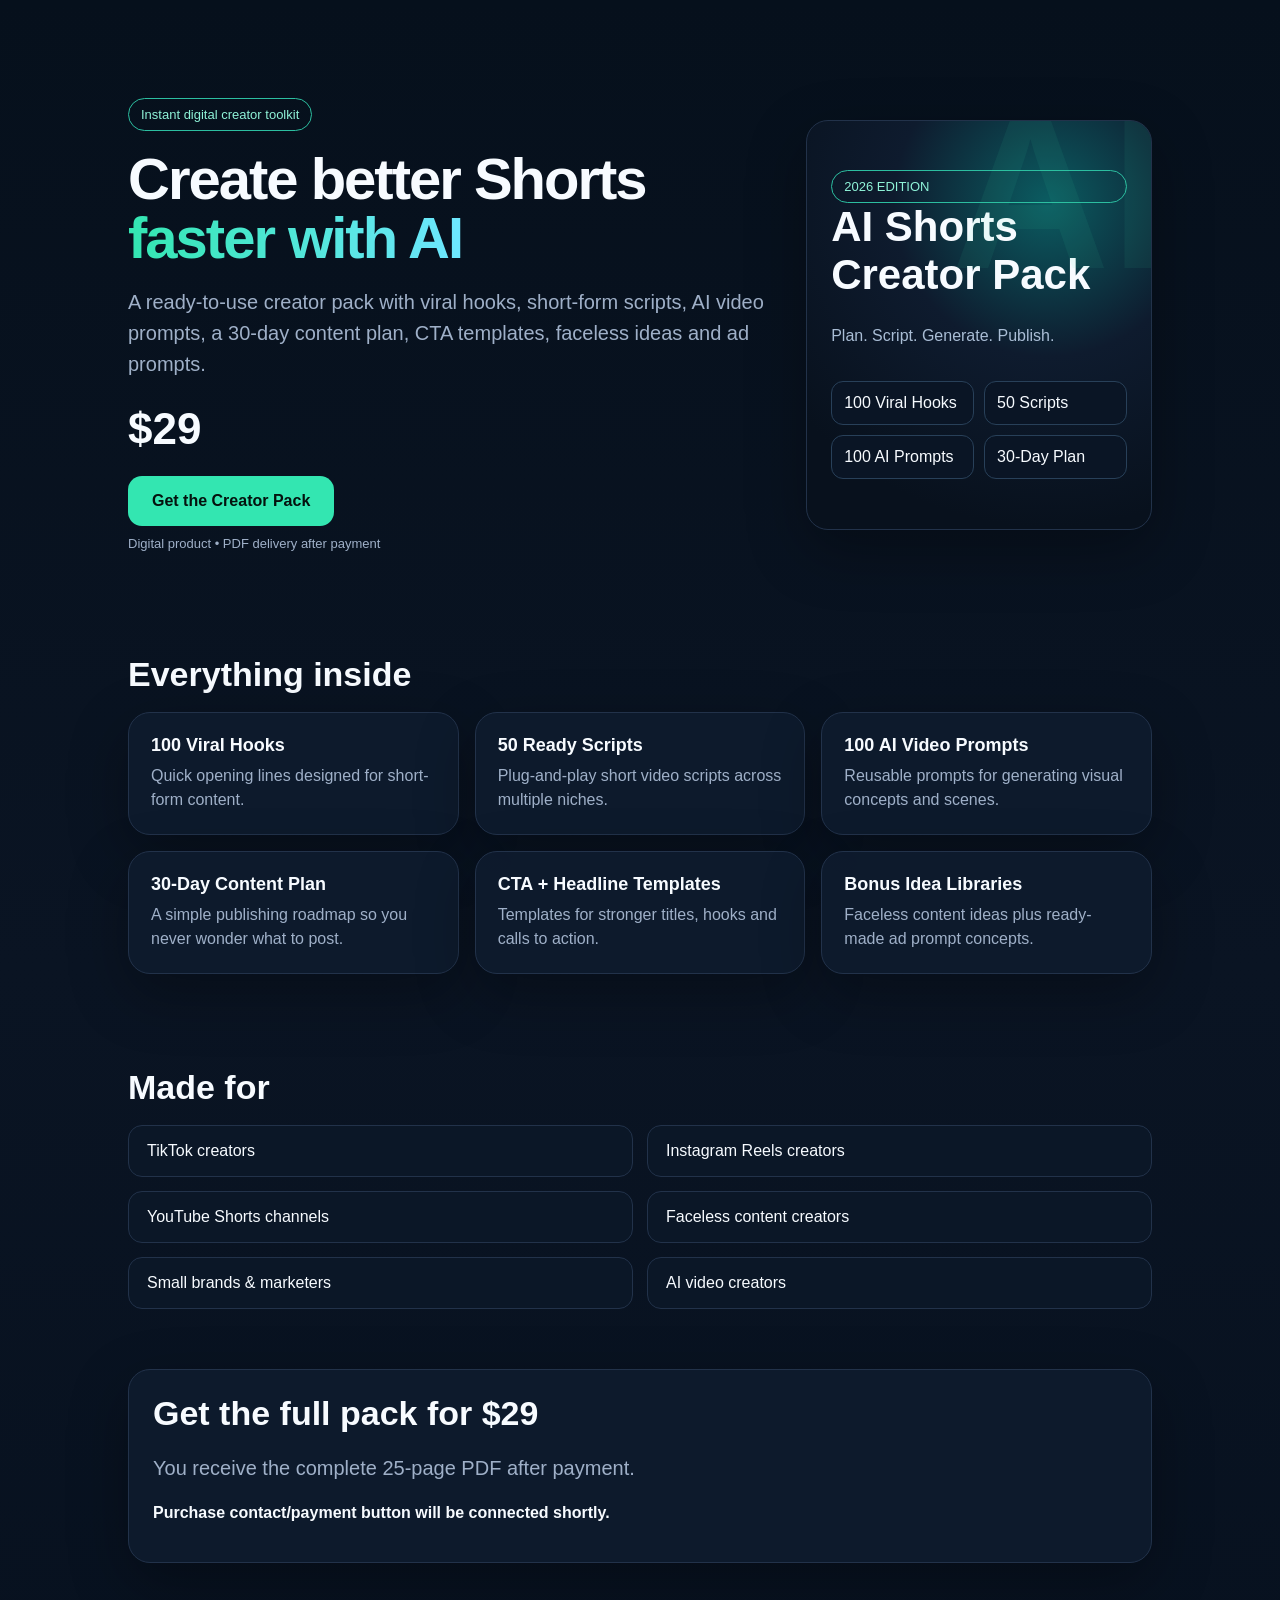
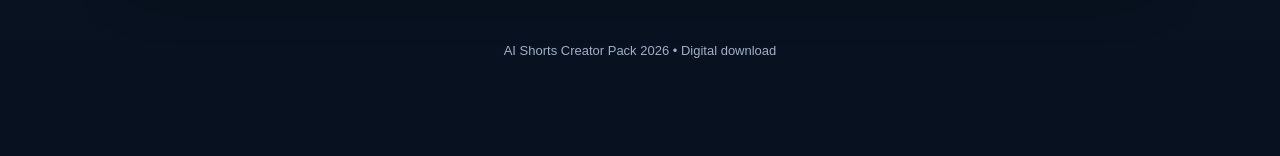
==== ai-shorts-pack/index.html @ 0553bacb "Publish AI Shorts Creator Pack sales page" ====
<!doctype html>
<html lang="en">
<head>
<meta charset="utf-8">
<meta name="viewport" content="width=device-width,initial-scale=1">
<title>AI Shorts Creator Pack 2026</title>
<meta name="description" content="100 viral hooks, 50 short-form scripts, 100 AI video prompts, a 30-day content plan and more.">
<style>
:root{--bg:#07111f;--panel:#0e1b2e;--text:#f7fbff;--muted:#9fb0c8;--accent:#33e6b1;--accent2:#6ee7ff;--line:#22324a}
*{box-sizing:border-box} body{margin:0;font-family:Inter,Arial,sans-serif;background:linear-gradient(180deg,#06101c,#0a1423 55%,#07111f);color:var(--text)}
.wrap{max-width:1080px;margin:auto;padding:28px}.hero{padding:70px 0 40px;display:grid;grid-template-columns:1.3fr .7fr;gap:36px;align-items:center}
.badge{display:inline-block;border:1px solid #2cbea0;color:#8ff3d8;padding:8px 12px;border-radius:999px;font-size:13px}
h1{font-size:58px;line-height:1.02;margin:18px 0 16px;letter-spacing:-2px}.grad{background:linear-gradient(90deg,var(--accent),var(--accent2));-webkit-background-clip:text;color:transparent}
.sub{font-size:20px;line-height:1.55;color:var(--muted);max-width:700px}.price{font-size:44px;font-weight:800;margin:24px 0 8px}
.cta{display:inline-block;background:var(--accent);color:#04120e;text-decoration:none;font-weight:800;padding:16px 24px;border-radius:14px;margin-top:14px}
.note{font-size:13px;color:var(--muted);margin-top:10px}.card{background:rgba(14,27,46,.9);border:1px solid var(--line);border-radius:22px;padding:24px;box-shadow:0 20px 60px rgba(0,0,0,.3)}
.cover{min-height:410px;display:flex;flex-direction:column;justify-content:center;background:radial-gradient(circle at 70% 20%,#0b5c61 0,#0e1b2e 38%,#08111d 80%);overflow:hidden;position:relative}
.cover:before{content:"AI";position:absolute;right:-20px;top:-55px;font-size:220px;font-weight:900;color:rgba(51,230,177,.07)}
.cover h2{font-size:42px;margin:0 0 12px}.cover p{color:#a9bdd5}.mini{display:grid;grid-template-columns:repeat(2,1fr);gap:10px;margin-top:20px}.mini div{padding:12px;border:1px solid #284059;border-radius:12px;background:#0a1525}
section{padding:30px 0}h3{font-size:34px;margin-bottom:18px}.grid{display:grid;grid-template-columns:repeat(3,1fr);gap:16px}.feature{padding:22px}.feature b{display:block;font-size:18px;margin-bottom:8px}.feature span{color:var(--muted);line-height:1.5}
.list{display:grid;grid-template-columns:repeat(2,1fr);gap:14px}.item{padding:16px 18px;border:1px solid var(--line);border-radius:14px;background:#0b1727}
.footer{text-align:center;color:var(--muted);padding:50px 0 70px;font-size:13px}
@media(max-width:800px){.hero{grid-template-columns:1fr}.grid{grid-template-columns:1fr}.list{grid-template-columns:1fr}h1{font-size:42px}.cover{min-height:320px}}
</style>
</head>
<body>
<div class="wrap">
  <section class="hero">
    <div>
      <span class="badge">Instant digital creator toolkit</span>
      <h1>Create better Shorts <span class="grad">faster with AI</span></h1>
      <p class="sub">A ready-to-use creator pack with viral hooks, short-form scripts, AI video prompts, a 30-day content plan, CTA templates, faceless ideas and ad prompts.</p>
      <div class="price">$29</div>
      <a class="cta" href="#buy">Get the Creator Pack</a>
      <div class="note">Digital product • PDF delivery after payment</div>
    </div>
    <div class="card cover">
      <span class="badge">2026 EDITION</span>
      <h2>AI Shorts<br>Creator Pack</h2>
      <p>Plan. Script. Generate. Publish.</p>
      <div class="mini">
        <div>100 Viral Hooks</div><div>50 Scripts</div>
        <div>100 AI Prompts</div><div>30-Day Plan</div>
      </div>
    </div>
  </section>

  <section>
    <h3>Everything inside</h3>
    <div class="grid">
      <div class="card feature"><b>100 Viral Hooks</b><span>Quick opening lines designed for short-form content.</span></div>
      <div class="card feature"><b>50 Ready Scripts</b><span>Plug-and-play short video scripts across multiple niches.</span></div>
      <div class="card feature"><b>100 AI Video Prompts</b><span>Reusable prompts for generating visual concepts and scenes.</span></div>
      <div class="card feature"><b>30-Day Content Plan</b><span>A simple publishing roadmap so you never wonder what to post.</span></div>
      <div class="card feature"><b>CTA + Headline Templates</b><span>Templates for stronger titles, hooks and calls to action.</span></div>
      <div class="card feature"><b>Bonus Idea Libraries</b><span>Faceless content ideas plus ready-made ad prompt concepts.</span></div>
    </div>
  </section>

  <section>
    <h3>Made for</h3>
    <div class="list">
      <div class="item">TikTok creators</div><div class="item">Instagram Reels creators</div>
      <div class="item">YouTube Shorts channels</div><div class="item">Faceless content creators</div>
      <div class="item">Small brands & marketers</div><div class="item">AI video creators</div>
    </div>
  </section>

  <section id="buy">
    <div class="card">
      <h3 style="margin-top:0">Get the full pack for $29</h3>
      <p class="sub">You receive the complete 25-page PDF after payment.</p>
      <p><strong>Purchase contact/payment button will be connected shortly.</strong></p>
    </div>
  </section>

  <div class="footer">AI Shorts Creator Pack 2026 • Digital download</div>
</div>
</body>
</html>
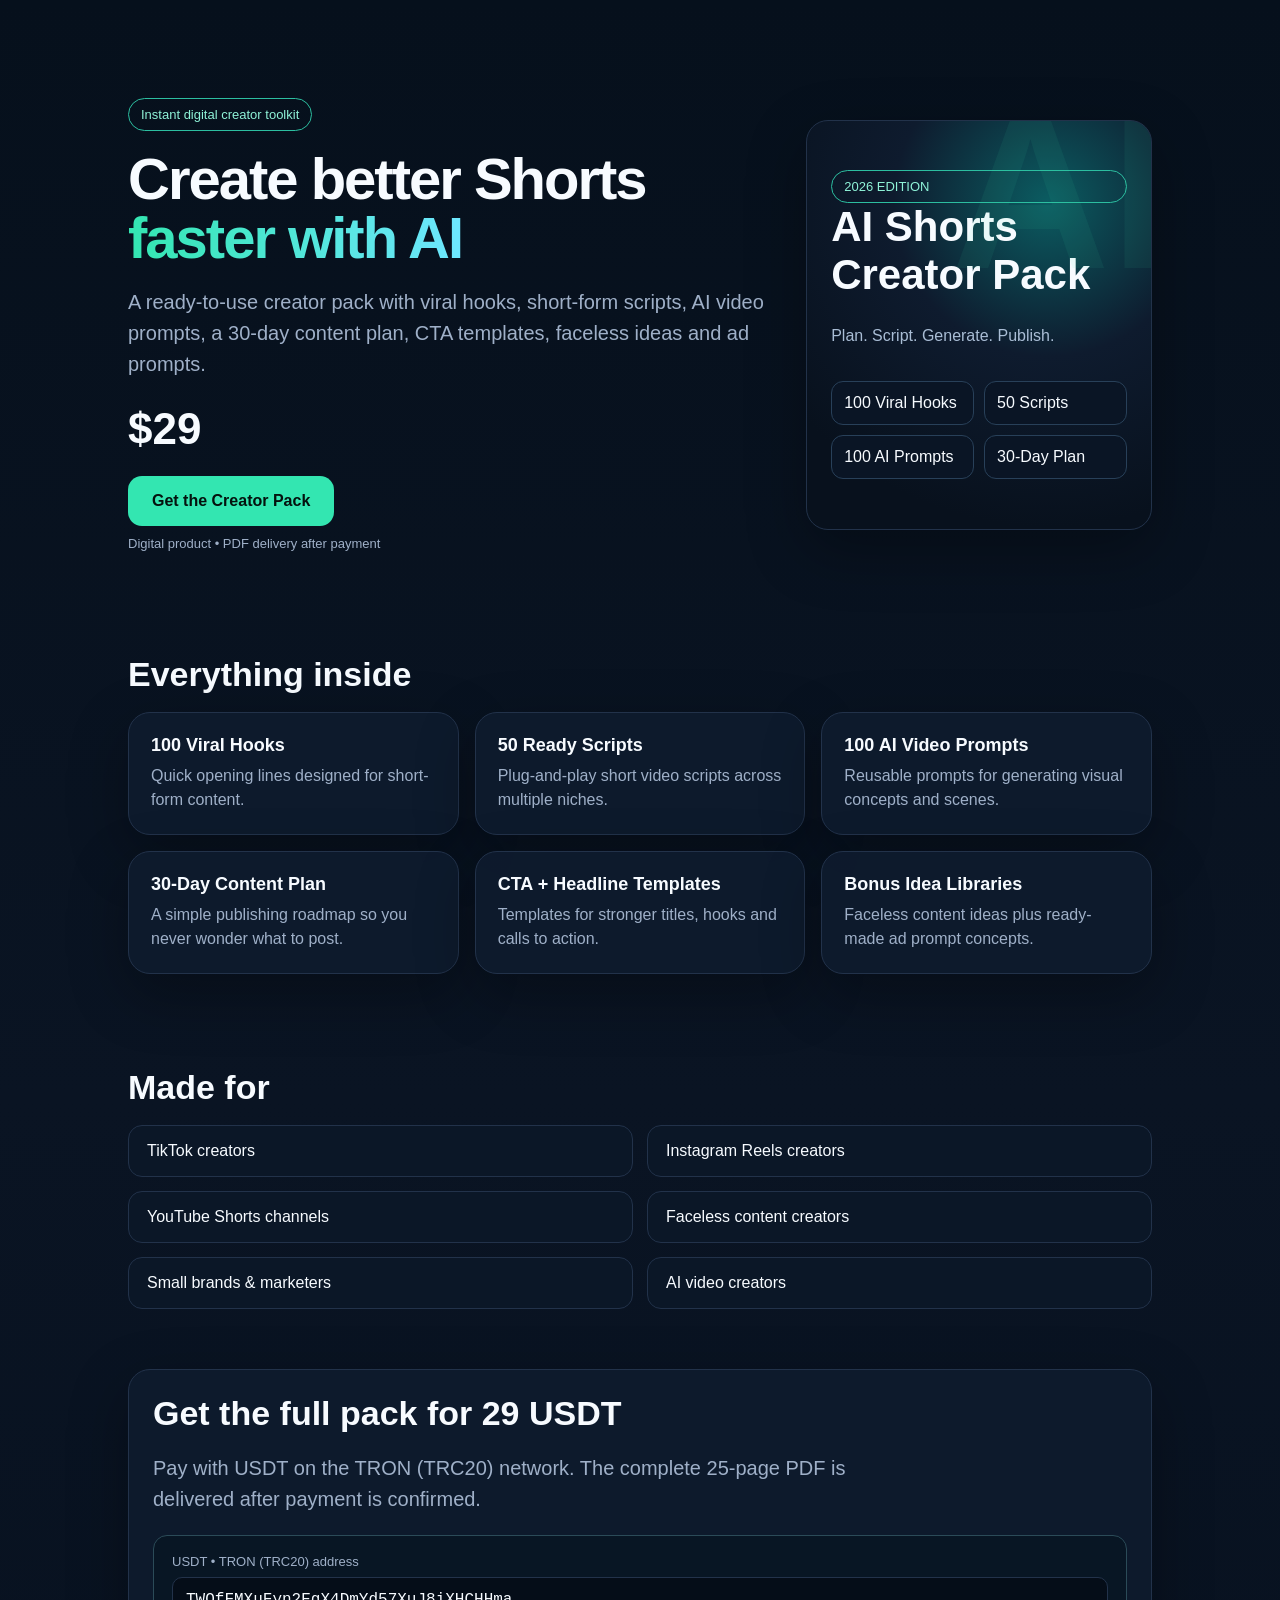
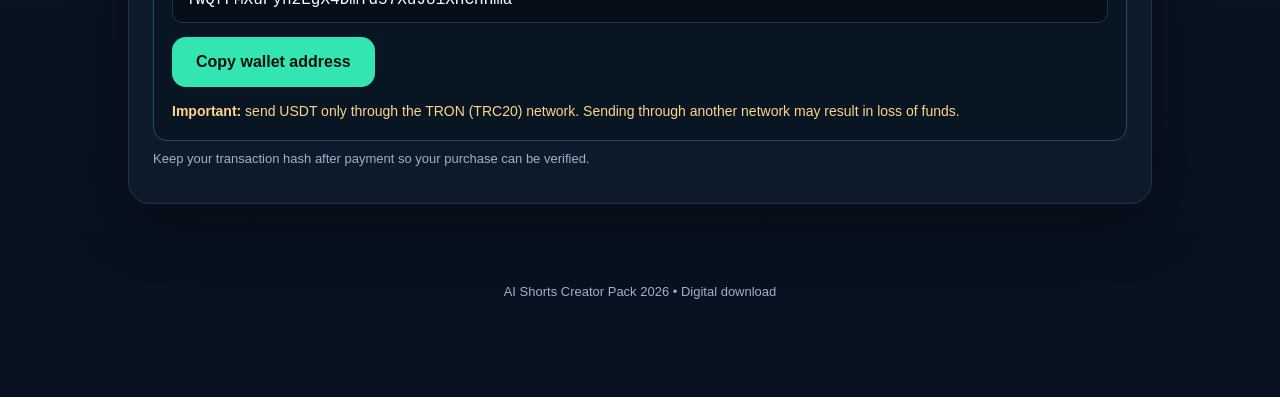
==== commit 5a0d7819: "Add USDT TRC20 payment address" ====
--- a/ai-shorts-pack/index.html
+++ b/ai-shorts-pack/index.html
@@ -12,13 +12,14 @@
 .badge{display:inline-block;border:1px solid #2cbea0;color:#8ff3d8;padding:8px 12px;border-radius:999px;font-size:13px}
 h1{font-size:58px;line-height:1.02;margin:18px 0 16px;letter-spacing:-2px}.grad{background:linear-gradient(90deg,var(--accent),var(--accent2));-webkit-background-clip:text;color:transparent}
 .sub{font-size:20px;line-height:1.55;color:var(--muted);max-width:700px}.price{font-size:44px;font-weight:800;margin:24px 0 8px}
-.cta{display:inline-block;background:var(--accent);color:#04120e;text-decoration:none;font-weight:800;padding:16px 24px;border-radius:14px;margin-top:14px}
+.cta{display:inline-block;background:var(--accent);color:#04120e;text-decoration:none;font-weight:800;padding:16px 24px;border-radius:14px;margin-top:14px;border:0;cursor:pointer;font-size:16px}
 .note{font-size:13px;color:var(--muted);margin-top:10px}.card{background:rgba(14,27,46,.9);border:1px solid var(--line);border-radius:22px;padding:24px;box-shadow:0 20px 60px rgba(0,0,0,.3)}
 .cover{min-height:410px;display:flex;flex-direction:column;justify-content:center;background:radial-gradient(circle at 70% 20%,#0b5c61 0,#0e1b2e 38%,#08111d 80%);overflow:hidden;position:relative}
 .cover:before{content:"AI";position:absolute;right:-20px;top:-55px;font-size:220px;font-weight:900;color:rgba(51,230,177,.07)}
 .cover h2{font-size:42px;margin:0 0 12px}.cover p{color:#a9bdd5}.mini{display:grid;grid-template-columns:repeat(2,1fr);gap:10px;margin-top:20px}.mini div{padding:12px;border:1px solid #284059;border-radius:12px;background:#0a1525}
 section{padding:30px 0}h3{font-size:34px;margin-bottom:18px}.grid{display:grid;grid-template-columns:repeat(3,1fr);gap:16px}.feature{padding:22px}.feature b{display:block;font-size:18px;margin-bottom:8px}.feature span{color:var(--muted);line-height:1.5}
 .list{display:grid;grid-template-columns:repeat(2,1fr);gap:14px}.item{padding:16px 18px;border:1px solid var(--line);border-radius:14px;background:#0b1727}
+.paybox{margin-top:18px;padding:18px;border:1px solid #2b4b58;border-radius:14px;background:#081624}.paylabel{font-size:13px;color:var(--muted);margin-bottom:8px}.wallet{font-family:ui-monospace,SFMono-Regular,Consolas,monospace;word-break:break-all;font-size:16px;padding:13px;background:#050d18;border:1px solid var(--line);border-radius:10px}.warn{margin-top:14px;color:#ffd38a;font-size:14px;line-height:1.5}.ok{margin-left:10px;color:#8ff3d8;font-size:14px}
 .footer{text-align:center;color:var(--muted);padding:50px 0 70px;font-size:13px}
 @media(max-width:800px){.hero{grid-template-columns:1fr}.grid{grid-template-columns:1fr}.list{grid-template-columns:1fr}h1{font-size:42px}.cover{min-height:320px}}
 </style>
@@ -68,13 +69,27 @@
 
   <section id="buy">
     <div class="card">
-      <h3 style="margin-top:0">Get the full pack for $29</h3>
-      <p class="sub">You receive the complete 25-page PDF after payment.</p>
-      <p><strong>Purchase contact/payment button will be connected shortly.</strong></p>
+      <h3 style="margin-top:0">Get the full pack for 29 USDT</h3>
+      <p class="sub">Pay with USDT on the TRON (TRC20) network. The complete 25-page PDF is delivered after payment is confirmed.</p>
+      <div class="paybox">
+        <div class="paylabel">USDT • TRON (TRC20) address</div>
+        <div class="wallet" id="wallet">TWQfFMXuFyn2EgX4DmYd57XuJ8iXHCHHma</div>
+        <button class="cta" type="button" onclick="copyWallet()">Copy wallet address</button><span class="ok" id="copied"></span>
+        <div class="warn"><strong>Important:</strong> send USDT only through the TRON (TRC20) network. Sending through another network may result in loss of funds.</div>
+      </div>
+      <p class="note">Keep your transaction hash after payment so your purchase can be verified.</p>
     </div>
   </section>
 
   <div class="footer">AI Shorts Creator Pack 2026 • Digital download</div>
 </div>
+<script>
+function copyWallet(){
+  const value=document.getElementById('wallet').innerText.trim();
+  navigator.clipboard.writeText(value).then(()=>{
+    const e=document.getElementById('copied');e.textContent='Copied';setTimeout(()=>e.textContent='',1800);
+  });
+}
+</script>
 </body>
 </html>
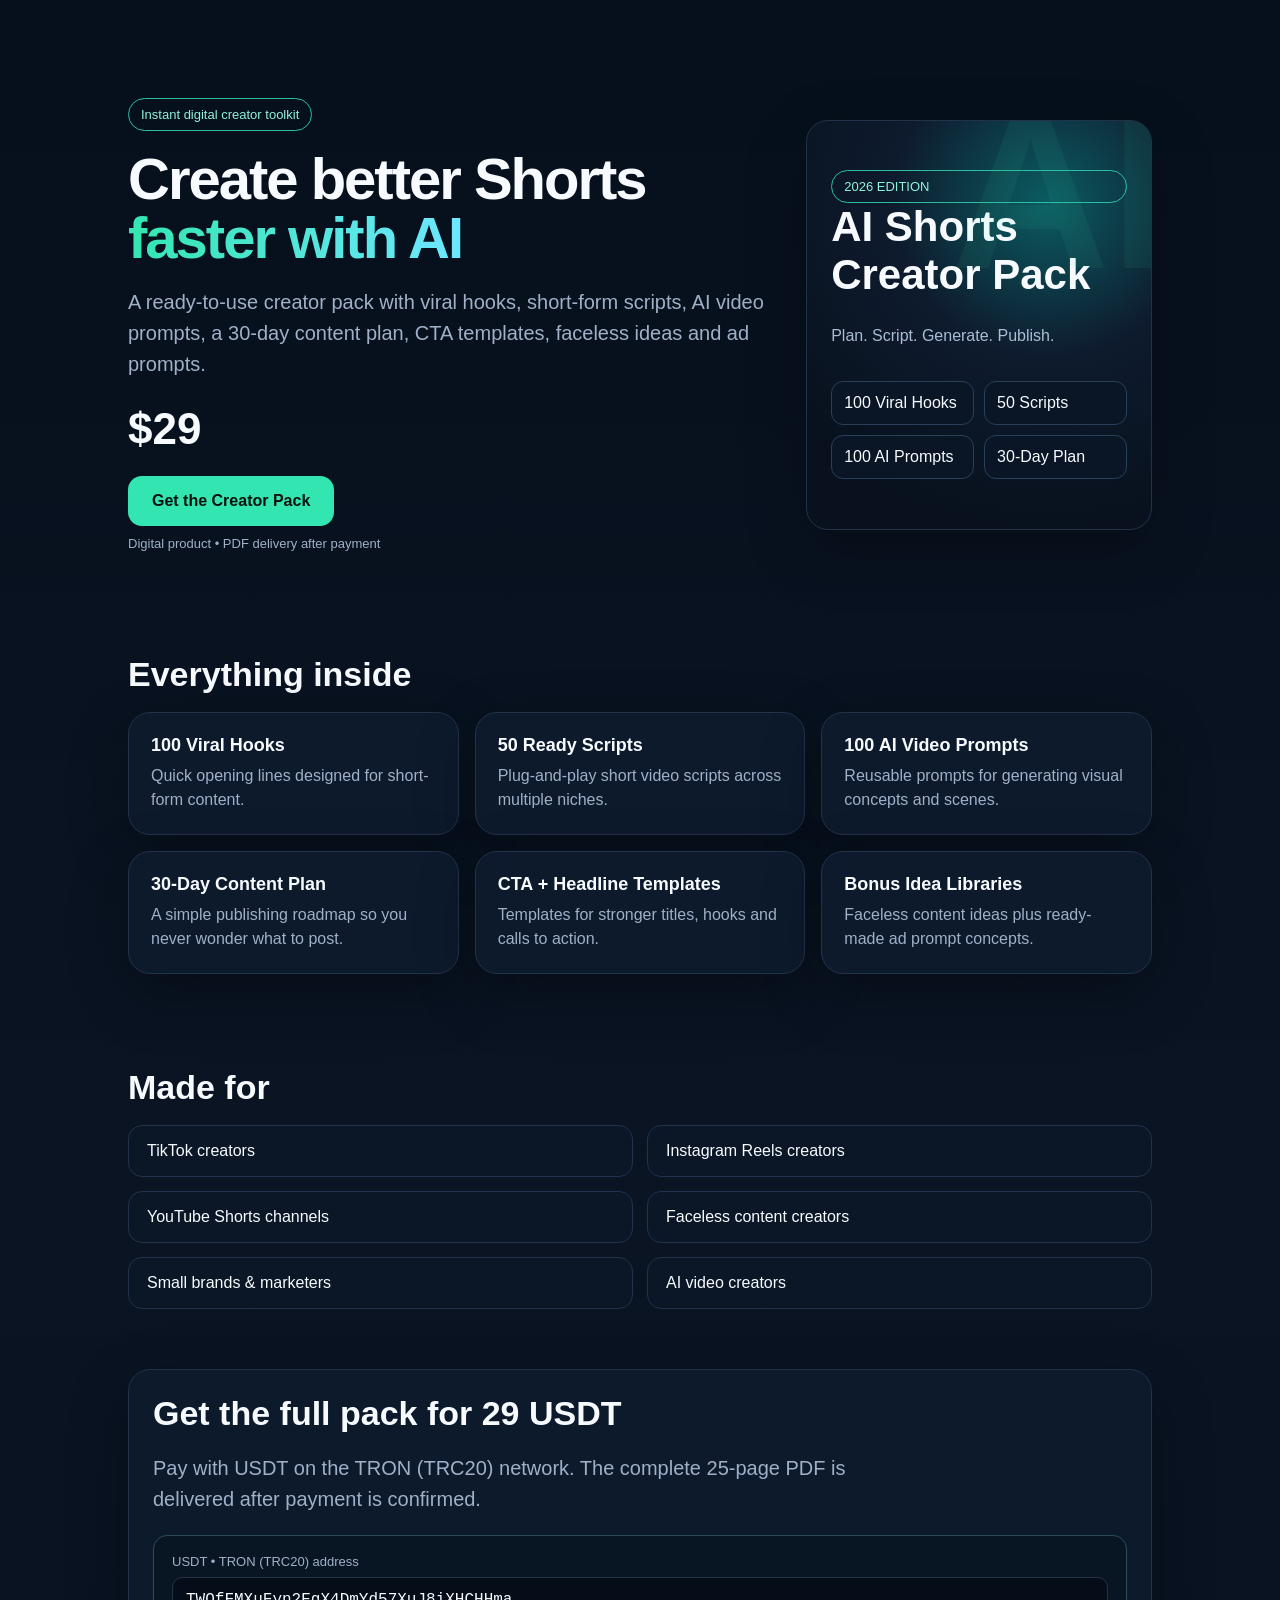
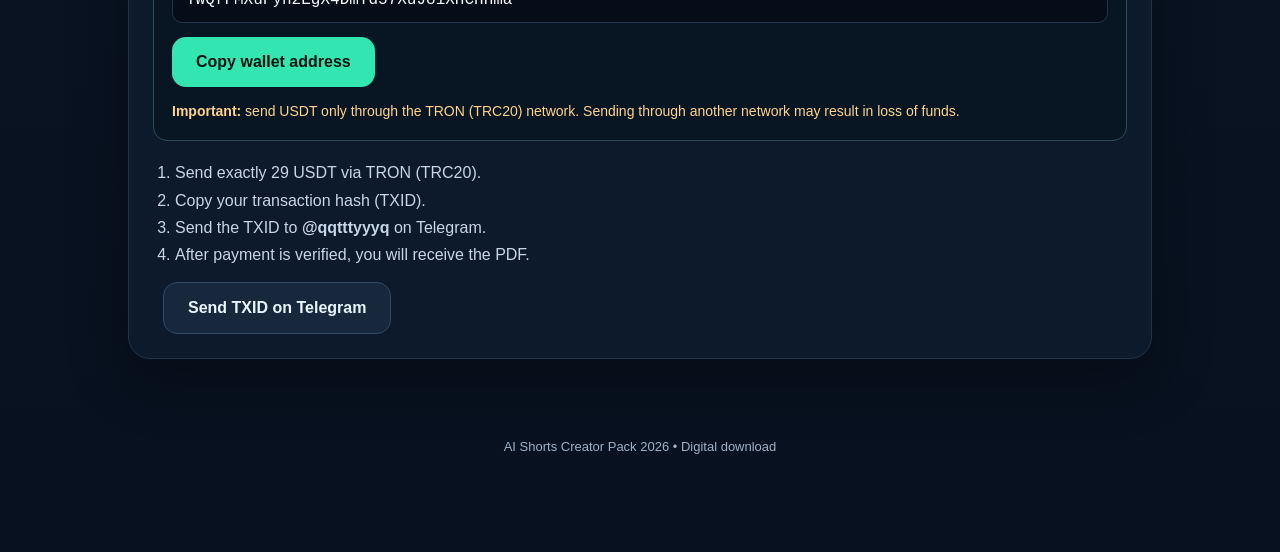
==== commit e1f0e635: "Add Telegram payment verification contact" ====
--- a/ai-shorts-pack/index.html
+++ b/ai-shorts-pack/index.html
@@ -12,16 +12,16 @@
 .badge{display:inline-block;border:1px solid #2cbea0;color:#8ff3d8;padding:8px 12px;border-radius:999px;font-size:13px}
 h1{font-size:58px;line-height:1.02;margin:18px 0 16px;letter-spacing:-2px}.grad{background:linear-gradient(90deg,var(--accent),var(--accent2));-webkit-background-clip:text;color:transparent}
 .sub{font-size:20px;line-height:1.55;color:var(--muted);max-width:700px}.price{font-size:44px;font-weight:800;margin:24px 0 8px}
-.cta{display:inline-block;background:var(--accent);color:#04120e;text-decoration:none;font-weight:800;padding:16px 24px;border-radius:14px;margin-top:14px;border:0;cursor:pointer;font-size:16px}
+.cta{display:inline-block;background:var(--accent);color:#04120e;text-decoration:none;font-weight:800;padding:16px 24px;border-radius:14px;margin-top:14px;border:0;cursor:pointer;font-size:16px}.cta2{display:inline-block;background:#17283d;color:#eaf6ff;text-decoration:none;font-weight:800;padding:16px 24px;border-radius:14px;margin-top:14px;margin-left:10px;border:1px solid #2f4a67;font-size:16px}
 .note{font-size:13px;color:var(--muted);margin-top:10px}.card{background:rgba(14,27,46,.9);border:1px solid var(--line);border-radius:22px;padding:24px;box-shadow:0 20px 60px rgba(0,0,0,.3)}
 .cover{min-height:410px;display:flex;flex-direction:column;justify-content:center;background:radial-gradient(circle at 70% 20%,#0b5c61 0,#0e1b2e 38%,#08111d 80%);overflow:hidden;position:relative}
 .cover:before{content:"AI";position:absolute;right:-20px;top:-55px;font-size:220px;font-weight:900;color:rgba(51,230,177,.07)}
 .cover h2{font-size:42px;margin:0 0 12px}.cover p{color:#a9bdd5}.mini{display:grid;grid-template-columns:repeat(2,1fr);gap:10px;margin-top:20px}.mini div{padding:12px;border:1px solid #284059;border-radius:12px;background:#0a1525}
 section{padding:30px 0}h3{font-size:34px;margin-bottom:18px}.grid{display:grid;grid-template-columns:repeat(3,1fr);gap:16px}.feature{padding:22px}.feature b{display:block;font-size:18px;margin-bottom:8px}.feature span{color:var(--muted);line-height:1.5}
 .list{display:grid;grid-template-columns:repeat(2,1fr);gap:14px}.item{padding:16px 18px;border:1px solid var(--line);border-radius:14px;background:#0b1727}
-.paybox{margin-top:18px;padding:18px;border:1px solid #2b4b58;border-radius:14px;background:#081624}.paylabel{font-size:13px;color:var(--muted);margin-bottom:8px}.wallet{font-family:ui-monospace,SFMono-Regular,Consolas,monospace;word-break:break-all;font-size:16px;padding:13px;background:#050d18;border:1px solid var(--line);border-radius:10px}.warn{margin-top:14px;color:#ffd38a;font-size:14px;line-height:1.5}.ok{margin-left:10px;color:#8ff3d8;font-size:14px}
+.paybox{margin-top:18px;padding:18px;border:1px solid #2b4b58;border-radius:14px;background:#081624}.paylabel{font-size:13px;color:var(--muted);margin-bottom:8px}.wallet{font-family:ui-monospace,SFMono-Regular,Consolas,monospace;word-break:break-all;font-size:16px;padding:13px;background:#050d18;border:1px solid var(--line);border-radius:10px}.warn{margin-top:14px;color:#ffd38a;font-size:14px;line-height:1.5}.ok{margin-left:10px;color:#8ff3d8;font-size:14px}.steps{margin:18px 0 0;padding-left:22px;color:#c7d6e8;line-height:1.7}
 .footer{text-align:center;color:var(--muted);padding:50px 0 70px;font-size:13px}
-@media(max-width:800px){.hero{grid-template-columns:1fr}.grid{grid-template-columns:1fr}.list{grid-template-columns:1fr}h1{font-size:42px}.cover{min-height:320px}}
+@media(max-width:800px){.hero{grid-template-columns:1fr}.grid{grid-template-columns:1fr}.list{grid-template-columns:1fr}h1{font-size:42px}.cover{min-height:320px}.cta2{margin-left:0;display:block;width:max-content}}
 </style>
 </head>
 <body>
@@ -77,7 +77,13 @@
         <button class="cta" type="button" onclick="copyWallet()">Copy wallet address</button><span class="ok" id="copied"></span>
         <div class="warn"><strong>Important:</strong> send USDT only through the TRON (TRC20) network. Sending through another network may result in loss of funds.</div>
       </div>
-      <p class="note">Keep your transaction hash after payment so your purchase can be verified.</p>
+      <ol class="steps">
+        <li>Send exactly 29 USDT via TRON (TRC20).</li>
+        <li>Copy your transaction hash (TXID).</li>
+        <li>Send the TXID to <strong>@qqtttyyyq</strong> on Telegram.</li>
+        <li>After payment is verified, you will receive the PDF.</li>
+      </ol>
+      <a class="cta2" href="https://t.me/qqtttyyyq" target="_blank" rel="noopener">Send TXID on Telegram</a>
     </div>
   </section>
 
